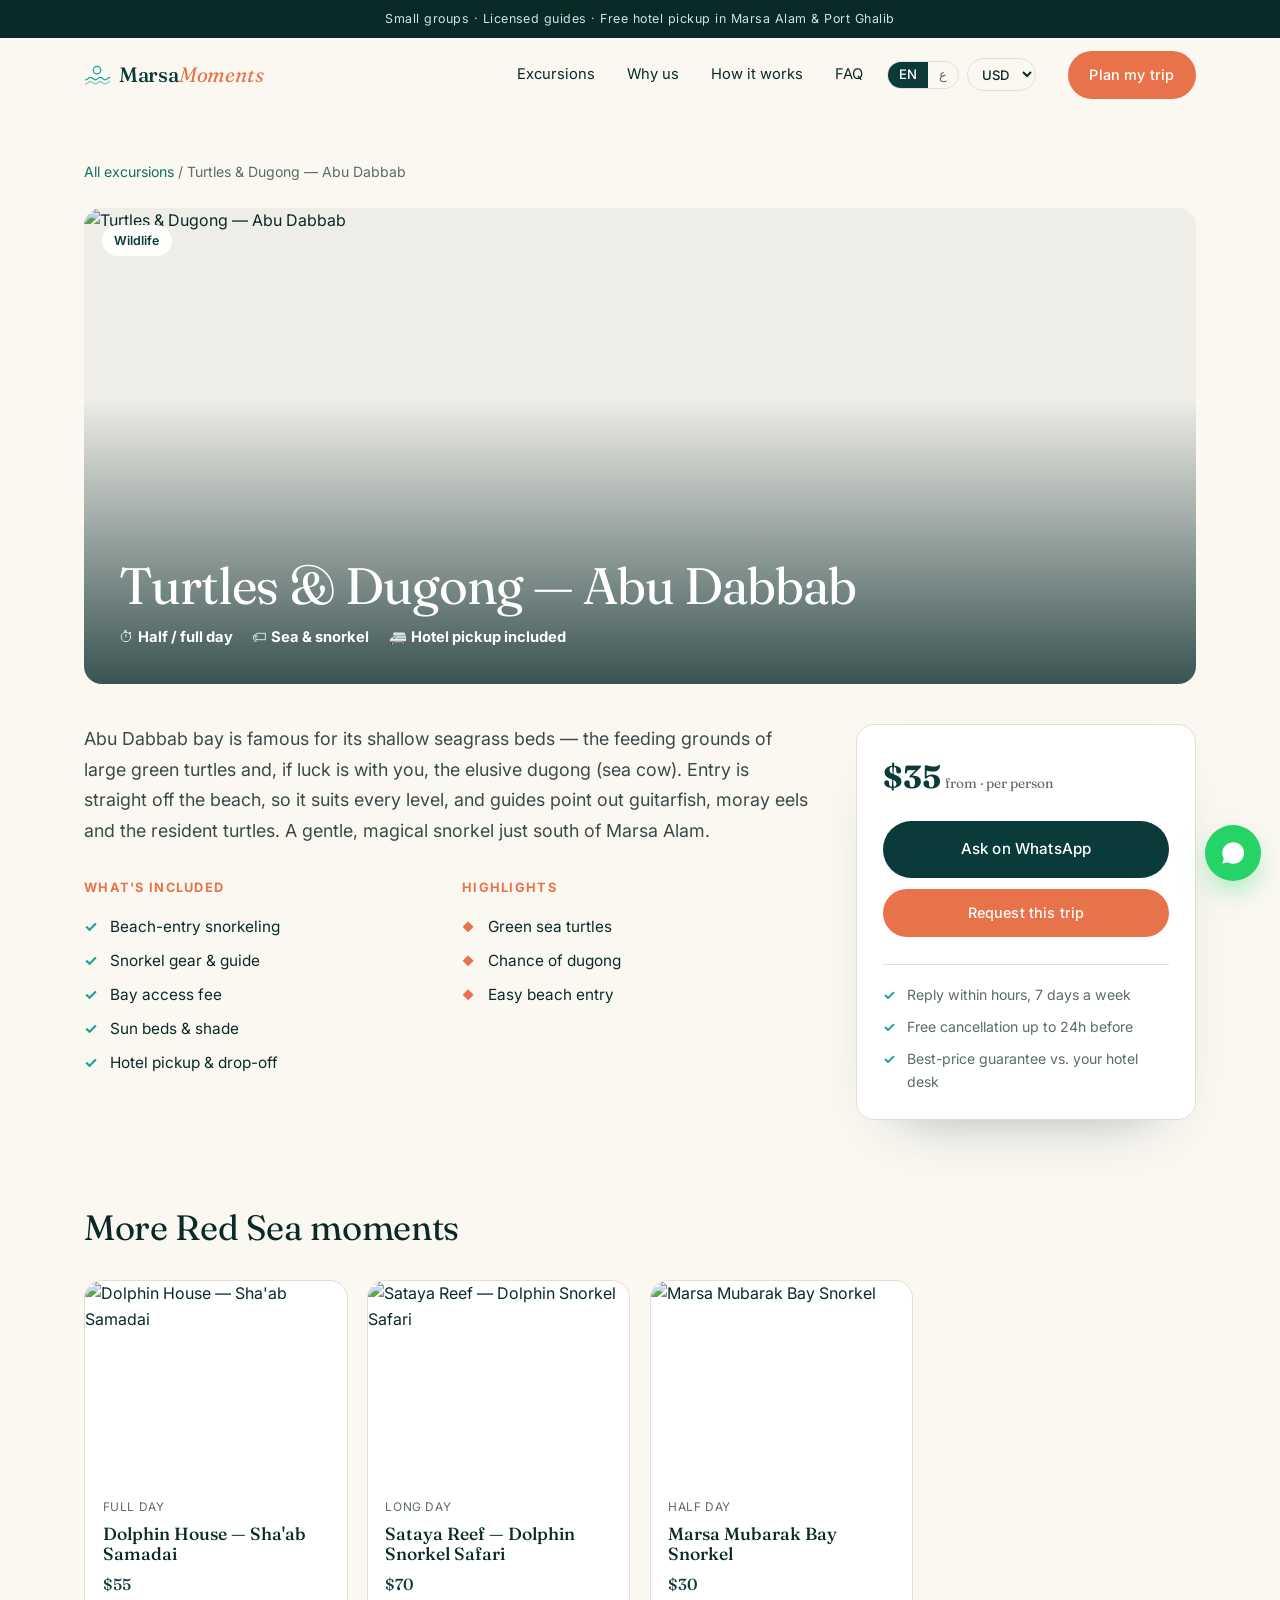
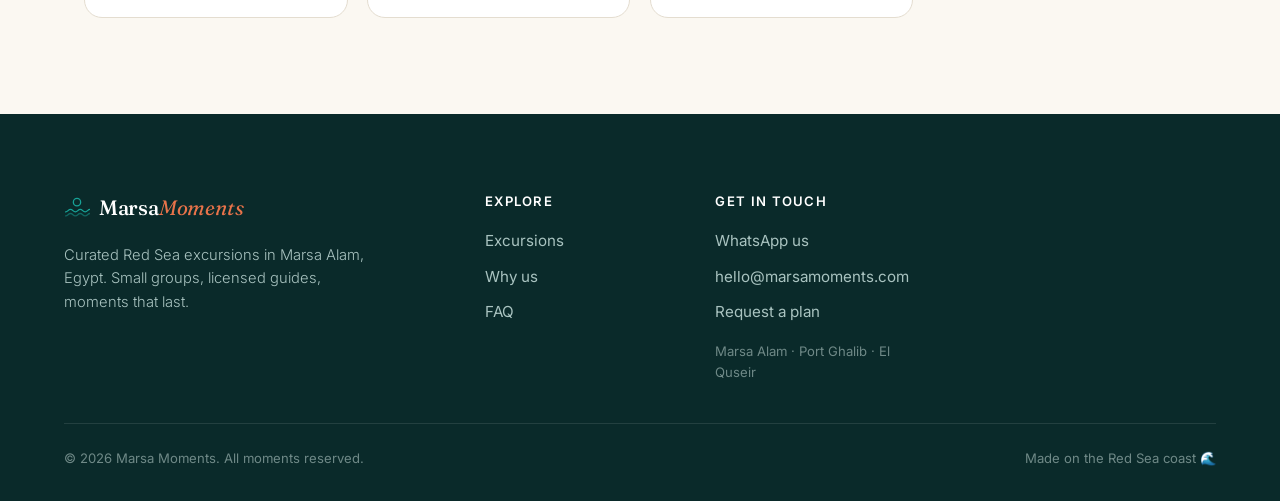
==== tours/abu-dabbab-turtles.html @ 3b434c40 "Add lead backend, EN/AR + currency, SEO tour pages, Pages deploy Major expansion of Marsa Moments ac" ====
<!DOCTYPE html>
<html lang="en" dir="ltr">
<head>
  <meta charset="UTF-8" />
  <meta name="viewport" content="width=device-width, initial-scale=1.0" />
  <title>Turtles &amp; Dugong — Abu Dabbab — Marsa Moments</title>
  <meta name="description" content="Glide over seagrass meadows grazed by green turtles and the rare dugong." />
  <meta name="theme-color" content="#0a3a3a" />
  <link rel="canonical" href="https://seifabas33-pixel.github.io/marsa-moments/tours/abu-dabbab-turtles.html" />
  <link rel="alternate" hreflang="en" href="https://seifabas33-pixel.github.io/marsa-moments/tours/abu-dabbab-turtles.html" />
  <link rel="alternate" hreflang="ar" href="https://seifabas33-pixel.github.io/marsa-moments/tours/abu-dabbab-turtles.html?lang=ar" />
  <link rel="alternate" hreflang="x-default" href="https://seifabas33-pixel.github.io/marsa-moments/tours/abu-dabbab-turtles.html" />
  <meta property="og:type" content="product" />
  <meta property="og:site_name" content="Marsa Moments" />
  <meta property="og:title" content="Turtles &amp; Dugong — Abu Dabbab — Marsa Moments" />
  <meta property="og:description" content="Glide over seagrass meadows grazed by green turtles and the rare dugong." />
  <meta property="og:url" content="https://seifabas33-pixel.github.io/marsa-moments/tours/abu-dabbab-turtles.html" />
  <meta property="og:image" content="https://images.unsplash.com/photo-1437622368342-7a3d73a34c8f?auto=format&fit=crop&w=1000&q=80" />
  <meta name="twitter:card" content="summary_large_image" />
  <link rel="preconnect" href="https://fonts.googleapis.com" />
  <link rel="preconnect" href="https://fonts.gstatic.com" crossorigin />
  <link href="https://fonts.googleapis.com/css2?family=Fraunces:ital,opsz,wght@0,9..144,300;0,9..144,400;0,9..144,500;0,9..144,600;1,9..144,400&family=Inter:wght@300;400;500;600&family=Cairo:wght@300;400;500;600;700&display=swap" rel="stylesheet" />
  <link rel="stylesheet" href="../styles/main.css" />
  <link rel="icon" href="../assets/favicon.svg" type="image/svg+xml" />
  <script type="application/ld+json">
{
  "@context": "https://schema.org",
  "@type": "TouristTrip",
  "name": "Turtles & Dugong — Abu Dabbab",
  "description": "Abu Dabbab bay is famous for its shallow seagrass beds — the feeding grounds of large green turtles and, if luck is with you, the elusive dugong (sea cow). Entry is straight off the beach, so it suits every level, and guides point out guitarfish, moray eels and the resident turtles. A gentle, magical snorkel just south of Marsa Alam.",
  "url": "https://seifabas33-pixel.github.io/marsa-moments/tours/abu-dabbab-turtles.html",
  "image": "https://images.unsplash.com/photo-1437622368342-7a3d73a34c8f?auto=format&fit=crop&w=1000&q=80",
  "touristType": "Leisure",
  "provider": {
    "@type": "TravelAgency",
    "name": "Marsa Moments",
    "url": "https://seifabas33-pixel.github.io/marsa-moments/"
  },
  "itinerary": {
    "@type": "ItemList",
    "itemListElement": [
      {
        "@type": "ListItem",
        "position": 1,
        "name": "Green sea turtles"
      },
      {
        "@type": "ListItem",
        "position": 2,
        "name": "Chance of dugong"
      },
      {
        "@type": "ListItem",
        "position": 3,
        "name": "Easy beach entry"
      }
    ]
  },
  "offers": {
    "@type": "Offer",
    "price": "35",
    "priceCurrency": "USD",
    "availability": "https://schema.org/InStock",
    "url": "https://seifabas33-pixel.github.io/marsa-moments/tours/abu-dabbab-turtles.html"
  }
}
  </script>
</head>
<body data-tour-id="abu-dabbab-turtles">
  <div class="ribbon"><span data-i18n="ribbon">Small groups · Licensed guides · Free hotel pickup in Marsa Alam &amp; Port Ghalib</span></div>
  
  <header class="nav" id="nav">
    <div class="nav__inner">
      <a href="../index.html" class="brand" aria-label="Marsa Moments home">
        <span class="brand__mark" aria-hidden="true"><svg viewBox="0 0 32 32" width="26" height="26" fill="none"><path d="M2 22c3 0 3-3 6-3s3 3 6 3 3-3 6-3 3 3 6 3 3-3 6-3" stroke="currentColor" stroke-width="1.6" stroke-linecap="round"/><path d="M2 27c3 0 3-3 6-3s3 3 6 3 3-3 6-3 3 3 6 3 3-3 6-3" stroke="currentColor" stroke-width="1.6" stroke-linecap="round" opacity="0.5"/><circle cx="16" cy="10" r="4.5" stroke="currentColor" stroke-width="1.6"/></svg></span>
        <span class="brand__text">Marsa<em>Moments</em></span>
      </a>
      <nav class="nav__links" aria-label="Primary">
        <a href="../index.html#excursions" data-i18n="nav.excursions">Excursions</a>
        <a href="../index.html#why" data-i18n="nav.why">Why us</a>
        <a href="../index.html#how" data-i18n="nav.how">How it works</a>
        <a href="../index.html#faq" data-i18n="nav.faq">FAQ</a>
      </nav>
      <div class="switchers" data-switchers></div>
      <a href="../index.html#book" class="btn btn--pill nav__cta" data-i18n="nav.cta">Plan my trip</a>
      <button class="nav__burger" id="burger" aria-label="Menu" aria-expanded="false"><span></span><span></span></button>
    </div>
  </header>
  <div class="mobile-menu" id="mobileMenu">
    <a href="../index.html#excursions" data-i18n="nav.excursions">Excursions</a>
    <a href="../index.html#why" data-i18n="nav.why">Why us</a>
    <a href="../index.html#how" data-i18n="nav.how">How it works</a>
    <a href="../index.html#faq" data-i18n="nav.faq">FAQ</a>
    <div class="switchers switchers--mobile" data-switchers></div>
    <a href="../index.html#book" class="btn btn--pill" data-i18n="nav.cta">Plan my trip</a>
  </div>

  <main class="tour">
    <nav class="tour__crumb" aria-label="Breadcrumb">
      <a href="../index.html" data-i18n="tour.back">All excursions</a> <span aria-hidden="true">/</span> <span data-tour="title">Turtles &amp; Dugong — Abu Dabbab</span>
    </nav>

    <header class="tour__hero">
      <div class="tour__hero-media"><img src="https://images.unsplash.com/photo-1437622368342-7a3d73a34c8f?auto=format&fit=crop&w=1000&q=80" alt="Turtles &amp; Dugong — Abu Dabbab" /><div class="tour__hero-scrim"></div>
        <span class="tour__hero-tag" data-tour="tag">Wildlife</span>
      </div>
      <div class="tour__hero-copy">
        <h1 data-tour="title">Turtles &amp; Dugong — Abu Dabbab</h1>
        <div class="tour__meta">
          <span>⏱ <b data-tour="duration">Half / full day</b></span>
          <span>🏷 <b data-tour="category">Sea &amp; snorkel</b></span>
          <span>🚐 <b data-tour="pickup">Hotel pickup included</b></span>
        </div>
      </div>
    </header>

    <div class="tour__grid">
      <article class="tour__body">
        <p class="tour__long" data-tour="long">Abu Dabbab bay is famous for its shallow seagrass beds — the feeding grounds of large green turtles and, if luck is with you, the elusive dugong (sea cow). Entry is straight off the beach, so it suits every level, and guides point out guitarfish, moray eels and the resident turtles. A gentle, magical snorkel just south of Marsa Alam.</p>
        <div class="tour__cols">
          <div>
            <h2 data-tour="includedLabel">What's included</h2>
            <ul class="tour__list" data-tour="includes"><li>Beach-entry snorkeling</li><li>Snorkel gear &amp; guide</li><li>Bay access fee</li><li>Sun beds &amp; shade</li><li>Hotel pickup &amp; drop-off</li></ul>
          </div>
          <div>
            <h2 data-tour="highlightsLabel">Highlights</h2>
            <ul class="tour__list tour__list--tags" data-tour="highlights"><li>Green sea turtles</li><li>Chance of dugong</li><li>Easy beach entry</li></ul>
          </div>
        </div>
      </article>

      <aside class="tour__card">
        <div class="tour__price"><b data-tour="price">$35</b> <span data-tour="unit">from · per person</span></div>
        <a class="btn btn--solid btn--full" data-tour="wa" href="#" target="_blank" rel="noopener">Ask on WhatsApp</a>
        <a class="btn btn--pill btn--full" href="../index.html#book" data-tour="request">Request this trip</a>
        <ul class="tour__assure">
          <li data-i18n="book.perk1">Reply within hours, 7 days a week</li>
          <li data-i18n="book.perk2">Free cancellation up to 24h before</li>
          <li data-i18n="book.perk3">Best-price guarantee vs. your hotel desk</li>
        </ul>
      </aside>
    </div>

    <section class="tour__related">
      <h2 class="tour__related-title" data-i18n="tour.other">More Red Sea moments</h2>
      <div class="rel-grid">
        <a class="rel-card" href="./dolphin-house.html" data-related-id="dolphin-house">
          <div class="rel-card__media"><img src="https://images.unsplash.com/photo-1607153333879-c174d265f1d2?auto=format&fit=crop&w=1000&q=80" alt="Dolphin House — Sha'ab Samadai" loading="lazy" /></div>
          <div class="rel-card__body">
            <span class="rel-card__dur" data-related-dur>Full day</span>
            <h3 data-related-title>Dolphin House — Sha'ab Samadai</h3>
            <span class="rel-card__price" data-related-price>$55</span>
          </div>
        </a>
        <a class="rel-card" href="./sataya-reef.html" data-related-id="sataya-reef">
          <div class="rel-card__media"><img src="https://images.unsplash.com/photo-1503177119275-0aa32b3a9368?auto=format&fit=crop&w=1000&q=80" alt="Sataya Reef — Dolphin Snorkel Safari" loading="lazy" /></div>
          <div class="rel-card__body">
            <span class="rel-card__dur" data-related-dur>Long day</span>
            <h3 data-related-title>Sataya Reef — Dolphin Snorkel Safari</h3>
            <span class="rel-card__price" data-related-price>$70</span>
          </div>
        </a>
        <a class="rel-card" href="./house-reef-snorkel.html" data-related-id="house-reef-snorkel">
          <div class="rel-card__media"><img src="https://images.unsplash.com/photo-1682687220742-aba13b6e50ba?auto=format&fit=crop&w=1000&q=80" alt="Marsa Mubarak Bay Snorkel" loading="lazy" /></div>
          <div class="rel-card__body">
            <span class="rel-card__dur" data-related-dur>Half day</span>
            <h3 data-related-title>Marsa Mubarak Bay Snorkel</h3>
            <span class="rel-card__price" data-related-price>$30</span>
          </div>
        </a></div>
    </section>
  </main>

  
  <footer class="footer">
    <div class="footer__inner">
      <div class="footer__brand">
        <span class="brand brand--footer"><span class="brand__mark" aria-hidden="true"><svg viewBox="0 0 32 32" width="26" height="26" fill="none"><path d="M2 22c3 0 3-3 6-3s3 3 6 3 3-3 6-3 3 3 6 3 3-3 6-3" stroke="currentColor" stroke-width="1.6" stroke-linecap="round"/><path d="M2 27c3 0 3-3 6-3s3 3 6 3 3-3 6-3 3 3 6 3 3-3 6-3" stroke="currentColor" stroke-width="1.6" stroke-linecap="round" opacity="0.5"/><circle cx="16" cy="10" r="4.5" stroke="currentColor" stroke-width="1.6"/></svg></span><span class="brand__text">Marsa<em>Moments</em></span></span>
        <p data-i18n="footer.tagline">Curated Red Sea excursions in Marsa Alam, Egypt.</p>
      </div>
      <div class="footer__col">
        <h4 data-i18n="footer.explore">Explore</h4>
        <a href="../index.html#excursions" data-i18n="nav.excursions">Excursions</a>
        <a href="../index.html#why" data-i18n="nav.why">Why us</a>
        <a href="../index.html#faq" data-i18n="nav.faq">FAQ</a>
      </div>
      <div class="footer__col">
        <h4 data-i18n="footer.contact">Get in touch</h4>
        <a id="footerWhatsapp" href="#" target="_blank" rel="noopener" data-i18n="footer.wa">WhatsApp us</a>
        <a href="mailto:hello@marsamoments.com">hello@marsamoments.com</a>
        <a href="../index.html#book" data-i18n="footer.request">Request a plan</a>
        <span class="footer__meta" data-i18n="footer.area">Marsa Alam · Port Ghalib · El Quseir</span>
      </div>
    </div>
    <div class="footer__bar">
      <span>© <span id="year"></span> Marsa Moments. <span data-i18n="footer.rights">All moments reserved.</span></span>
      <span data-i18n="footer.made">Made on the Red Sea coast 🌊</span>
    </div>
  </footer>
  <a class="fab" id="fabWhatsapp" href="#" target="_blank" rel="noopener" aria-label="WhatsApp"><svg viewBox="0 0 24 24" width="26" height="26" fill="currentColor" aria-hidden="true"><path d="M17.5 14.4c-.3-.2-1.7-.9-2-1-.3-.1-.5-.2-.7.1-.2.3-.8 1-.9 1.1-.2.2-.3.2-.6.1-.3-.2-1.2-.5-2.3-1.4-.9-.8-1.4-1.7-1.6-2-.2-.3 0-.5.1-.6.1-.1.3-.3.4-.5.1-.2.2-.3.3-.5.1-.2 0-.4 0-.5 0-.1-.7-1.6-.9-2.2-.2-.6-.5-.5-.7-.5h-.6c-.2 0-.5.1-.8.4-.3.3-1 1-1 2.5s1.1 2.9 1.2 3.1c.2.2 2.1 3.3 5.2 4.6.7.3 1.3.5 1.7.6.7.2 1.4.2 1.9.1.6-.1 1.7-.7 2-1.4.2-.7.2-1.2.2-1.4-.1-.1-.3-.2-.6-.3zM12 2a10 10 0 0 0-8.6 15l-1.3 4.8L7 20.5A10 10 0 1 0 12 2z"/></svg></a>

  <script src="../scripts/data.js"></script>
  <script src="../scripts/i18n.js"></script>
  <script src="../scripts/tour.js"></script>
</body>
</html>
---- styles/main.css ----
/* ============================================================
   Marsa Moments — design system
   Minimalist editorial · Red Sea palette
   ============================================================ */

:root {
  /* palette */
  --ink:      #0a2a2a;   /* near-black teal */
  --deep:     #0a3a3a;   /* deep sea */
  --sea:      #10716b;   /* teal */
  --lagoon:   #17a297;   /* turquoise */
  --coral:    #e8734a;   /* warm accent */
  --sand:     #f5efe4;   /* warm paper */
  --paper:    #fbf8f2;
  --cloud:    #ffffff;
  --line:     #e4ddd0;
  --muted:    #5c6b6a;

  /* type */
  --serif: "Fraunces", Georgia, "Times New Roman", serif;
  --sans:  "Inter", -apple-system, BlinkMacSystemFont, "Segoe UI", sans-serif;

  /* rhythm */
  --pad: clamp(1.25rem, 5vw, 6rem);
  --maxw: 1240px;
  --radius: 18px;

  --ease: cubic-bezier(.22, 1, .36, 1);
}

* { box-sizing: border-box; margin: 0; padding: 0; }

html { scroll-behavior: smooth; -webkit-text-size-adjust: 100%; }

body {
  font-family: var(--sans);
  color: var(--ink);
  background: var(--paper);
  line-height: 1.6;
  font-weight: 400;
  overflow-x: hidden;
  -webkit-font-smoothing: antialiased;
}

img { display: block; max-width: 100%; height: auto; }
a { color: inherit; text-decoration: none; }
em { font-style: italic; }

::selection { background: var(--lagoon); color: #fff; }

/* ---------- Buttons ---------- */
.btn {
  --btn-bg: var(--deep);
  --btn-fg: #fff;
  display: inline-flex;
  align-items: center;
  justify-content: center;
  gap: .5rem;
  padding: .95rem 1.6rem;
  font-family: var(--sans);
  font-weight: 500;
  font-size: .95rem;
  letter-spacing: .01em;
  border: 1px solid transparent;
  border-radius: 100px;
  cursor: pointer;
  transition: transform .3s var(--ease), background .3s var(--ease), color .3s var(--ease), box-shadow .3s var(--ease);
  white-space: nowrap;
}
.btn--solid { background: var(--deep); color: #fff; }
.btn--solid:hover { background: var(--sea); transform: translateY(-2px); box-shadow: 0 12px 30px -12px rgba(10,58,58,.6); }
.btn--ghost { background: transparent; color: #fff; border-color: rgba(255,255,255,.5); }
.btn--ghost:hover { background: rgba(255,255,255,.12); border-color: #fff; transform: translateY(-2px); }
.btn--pill { background: var(--coral); color: #fff; padding: .7rem 1.3rem; font-size: .9rem; }
.btn--pill:hover { background: #d9633c; transform: translateY(-2px); box-shadow: 0 10px 24px -10px rgba(232,115,74,.7); }
.btn--full { width: 100%; }
.btn--lg { padding: 1.1rem 2.2rem; font-size: 1.05rem; }

/* ---------- Ribbon ---------- */
.ribbon {
  background: var(--ink);
  color: #cfe3e0;
  text-align: center;
  font-size: .78rem;
  letter-spacing: .04em;
  padding: .55rem 1rem;
  position: relative;
  z-index: 60;
}

/* ---------- Nav ---------- */
.nav {
  position: sticky;
  top: 0;
  z-index: 50;
  background: rgba(251,248,242,.82);
  backdrop-filter: saturate(160%) blur(14px);
  border-bottom: 1px solid transparent;
  transition: border-color .4s var(--ease), background .4s var(--ease);
}
.nav.is-scrolled { border-color: var(--line); background: rgba(251,248,242,.94); }
.nav__inner {
  max-width: var(--maxw);
  margin: 0 auto;
  padding: .85rem var(--pad);
  display: flex;
  align-items: center;
  gap: 1.5rem;
}
.brand { display: inline-flex; align-items: center; gap: .55rem; color: var(--deep); }
.brand__mark { color: var(--lagoon); display: inline-flex; }
.brand__text { font-family: var(--serif); font-weight: 500; font-size: 1.3rem; letter-spacing: -.01em; }
.brand__text em { color: var(--coral); font-weight: 400; }

.nav__links { margin-left: auto; display: flex; gap: 2rem; }
.nav__links a { font-size: .92rem; color: var(--ink); position: relative; padding: .2rem 0; }
.nav__links a::after {
  content: ""; position: absolute; left: 0; bottom: -2px; height: 1.5px; width: 0;
  background: var(--coral); transition: width .3s var(--ease);
}
.nav__links a:hover::after { width: 100%; }
.nav__cta { margin-left: .5rem; }

.nav__burger { display: none; background: none; border: 0; cursor: pointer; width: 30px; height: 30px; flex-direction: column; justify-content: center; gap: 6px; margin-left: auto; }
.nav__burger span { display: block; height: 2px; width: 24px; background: var(--deep); transition: transform .3s var(--ease), opacity .3s var(--ease); }
.nav__burger.is-open span:nth-child(1) { transform: translateY(4px) rotate(45deg); }
.nav__burger.is-open span:nth-child(2) { transform: translateY(-4px) rotate(-45deg); }

.mobile-menu {
  position: fixed; inset: 0 0 auto 0; top: 0; z-index: 45;
  background: var(--paper);
  padding: 6rem var(--pad) 2rem;
  display: flex; flex-direction: column; gap: 1.4rem;
  transform: translateY(-100%);
  transition: transform .45s var(--ease);
  box-shadow: 0 20px 40px -20px rgba(0,0,0,.25);
}
.mobile-menu.is-open { transform: translateY(0); }
.mobile-menu a { font-family: var(--serif); font-size: 1.5rem; color: var(--deep); }
.mobile-menu .btn { font-family: var(--sans); font-size: 1rem; margin-top: .5rem; }

/* ---------- Hero ---------- */
.hero {
  position: relative;
  min-height: 92vh;
  display: flex;
  align-items: flex-end;
  color: #fff;
  padding: 0 var(--pad) clamp(3rem, 7vw, 6rem);
  overflow: hidden;
}
.hero__media { position: absolute; inset: 0; z-index: -1; }
.hero__media img { width: 100%; height: 100%; object-fit: cover; animation: slowZoom 18s var(--ease) forwards; }
@keyframes slowZoom { from { transform: scale(1.08); } to { transform: scale(1); } }
.hero__scrim {
  position: absolute; inset: 0;
  background:
    linear-gradient(180deg, rgba(10,42,42,.25) 0%, rgba(10,42,42,.15) 40%, rgba(10,42,42,.85) 100%),
    linear-gradient(90deg, rgba(10,42,42,.5), transparent 60%);
}
.hero__content { max-width: 760px; }
.hero__eyebrow { font-size: .82rem; letter-spacing: .28em; text-transform: uppercase; color: #d9ede9; margin-bottom: 1.2rem; }
.hero__title {
  font-family: var(--serif);
  font-weight: 300;
  font-size: clamp(2.8rem, 8.5vw, 6rem);
  line-height: .98;
  letter-spacing: -.02em;
  margin-bottom: 1.5rem;
}
.hero__title em { color: #ffe; font-weight: 400; }
.hero__lede { font-size: clamp(1rem, 1.6vw, 1.2rem); max-width: 560px; color: #eaf3f1; margin-bottom: 2rem; font-weight: 300; }
.hero__actions { display: flex; flex-wrap: wrap; gap: .9rem; margin-bottom: 2.6rem; }
.hero__stats { list-style: none; display: flex; gap: 2.5rem; flex-wrap: wrap; }
.hero__stats li { display: flex; flex-direction: column; }
.hero__stats strong { font-family: var(--serif); font-size: 1.8rem; font-weight: 500; }
.hero__stats span { font-size: .78rem; letter-spacing: .08em; text-transform: uppercase; color: #c8dedb; }
.hero__scroll {
  position: absolute; left: 50%; bottom: 1.6rem; transform: translateX(-50%);
  width: 26px; height: 42px; border: 1.5px solid rgba(255,255,255,.5); border-radius: 20px;
  display: none;
}
.hero__scroll span { position: absolute; left: 50%; top: 8px; width: 3px; height: 8px; background: #fff; border-radius: 3px; transform: translateX(-50%); animation: scrollDot 1.8s infinite; }
@keyframes scrollDot { 0% { opacity: 0; transform: translate(-50%, 0); } 30% { opacity: 1; } 60% { opacity: 0; transform: translate(-50%, 14px); } 100% { opacity: 0; } }
@media (min-width: 780px) { .hero__scroll { display: block; } }

/* ---------- Section heads ---------- */
.section-head { max-width: 720px; margin-bottom: clamp(2rem, 4vw, 3.5rem); }
.section-head__kicker { font-size: .78rem; letter-spacing: .22em; text-transform: uppercase; color: var(--coral); margin-bottom: 1rem; }
.section-head__title { font-family: var(--serif); font-weight: 300; font-size: clamp(2rem, 4.5vw, 3.2rem); line-height: 1.05; letter-spacing: -.02em; }
.section-head__sub { margin-top: 1rem; color: var(--muted); font-size: 1.05rem; max-width: 540px; }
.section-head--light .section-head__title,
.section-head--light .section-head__kicker { color: inherit; }
.section-head--light .section-head__kicker { color: var(--lagoon); }

/* ---------- Intro strip ---------- */
.intro { padding: clamp(4rem, 10vw, 8rem) var(--pad); max-width: var(--maxw); margin: 0 auto; }
.intro__kicker { font-size: .78rem; letter-spacing: .22em; text-transform: uppercase; color: var(--coral); margin-bottom: 1.5rem; }
.intro__text {
  font-family: var(--serif);
  font-weight: 300;
  font-size: clamp(1.6rem, 3.8vw, 2.9rem);
  line-height: 1.25;
  letter-spacing: -.01em;
  max-width: 24ch;
}
.intro__text span { color: var(--muted); }

/* ---------- Collection ---------- */
.collection { padding: clamp(3rem, 6vw, 5rem) var(--pad) clamp(4rem, 8vw, 7rem); max-width: var(--maxw); margin: 0 auto; }

.filters { display: flex; flex-wrap: wrap; gap: .6rem; margin-bottom: 2.5rem; }
.chip {
  font-family: var(--sans);
  font-size: .88rem;
  padding: .55rem 1.1rem;
  border: 1px solid var(--line);
  background: transparent;
  border-radius: 100px;
  cursor: pointer;
  color: var(--muted);
  transition: all .25s var(--ease);
}
.chip:hover { border-color: var(--sea); color: var(--sea); }
.chip.is-active { background: var(--deep); color: #fff; border-color: var(--deep); }

.grid { display: grid; grid-template-columns: repeat(auto-fill, minmax(300px, 1fr)); gap: clamp(1.2rem, 2vw, 1.8rem); }

.card {
  position: relative;
  border-radius: var(--radius);
  overflow: hidden;
  background: var(--cloud);
  border: 1px solid var(--line);
  cursor: pointer;
  transition: transform .4s var(--ease), box-shadow .4s var(--ease), border-color .4s var(--ease);
  display: flex;
  flex-direction: column;
}
.card:hover { transform: translateY(-6px); box-shadow: 0 24px 50px -24px rgba(10,42,42,.4); border-color: transparent; }
.card__media { position: relative; aspect-ratio: 4/3; overflow: hidden; }
.card__media img { width: 100%; height: 100%; object-fit: cover; transition: transform .7s var(--ease); }
.card:hover .card__media img { transform: scale(1.06); }
.card__tag {
  position: absolute; top: .85rem; left: .85rem;
  background: rgba(255,255,255,.92); color: var(--deep);
  font-size: .72rem; font-weight: 600; letter-spacing: .04em;
  padding: .3rem .7rem; border-radius: 100px;
}
.card__body { padding: 1.2rem 1.3rem 1.4rem; display: flex; flex-direction: column; flex: 1; }
.card__meta { display: flex; align-items: center; gap: .5rem; font-size: .78rem; color: var(--muted); letter-spacing: .04em; text-transform: uppercase; margin-bottom: .5rem; }
.card__dot { width: 4px; height: 4px; border-radius: 50%; background: var(--coral); }
.card__title { font-family: var(--serif); font-weight: 500; font-size: 1.25rem; line-height: 1.15; margin-bottom: .5rem; letter-spacing: -.01em; }
.card__short { font-size: .92rem; color: var(--muted); margin-bottom: 1.1rem; flex: 1; }
.card__foot { display: flex; align-items: center; justify-content: space-between; padding-top: 1rem; border-top: 1px solid var(--line); }
.card__price { font-family: var(--serif); }
.card__price b { font-size: 1.3rem; font-weight: 500; color: var(--deep); }
.card__price span { font-size: .78rem; color: var(--muted); display: block; }
.card__cta { font-size: .85rem; font-weight: 500; color: var(--coral); display: inline-flex; align-items: center; gap: .3rem; transition: gap .25s var(--ease); }
.card:hover .card__cta { gap: .55rem; }
.grid__empty { grid-column: 1/-1; text-align: center; color: var(--muted); padding: 3rem 0; }

/* ---------- Why ---------- */
.why { background: var(--deep); color: #eaf3f1; padding: clamp(4rem, 9vw, 7rem) var(--pad); }
.why .section-head { margin-left: auto; margin-right: auto; text-align: center; max-width: var(--maxw); }
.why .section-head__title { color: #fff; }
.why__grid { max-width: var(--maxw); margin: 0 auto; display: grid; grid-template-columns: repeat(auto-fit, minmax(260px, 1fr)); gap: clamp(1.5rem, 3vw, 3rem); }
.why__item { border-top: 1px solid rgba(255,255,255,.16); padding-top: 1.4rem; }
.why__num { color: var(--lagoon); font-size: 1.3rem; }
.why__item h3 { font-family: var(--serif); font-weight: 500; font-size: 1.3rem; margin: .7rem 0 .6rem; color: #fff; }
.why__item p { font-size: .95rem; color: #b9d2cf; font-weight: 300; }

/* ---------- How ---------- */
.how { padding: clamp(4rem, 9vw, 7rem) var(--pad); max-width: var(--maxw); margin: 0 auto; }
.steps { list-style: none; display: grid; grid-template-columns: repeat(auto-fit, minmax(240px, 1fr)); gap: clamp(1.5rem, 4vw, 3.5rem); }
.step { position: relative; }
.step__no { font-family: var(--serif); font-size: 3.5rem; font-weight: 300; color: var(--lagoon); opacity: .35; line-height: 1; }
.step h3 { font-family: var(--serif); font-weight: 500; font-size: 1.4rem; margin: .6rem 0 .6rem; }
.step p { color: var(--muted); }

/* ---------- Stories ---------- */
.stories { background: var(--sand); padding: clamp(4rem, 9vw, 7rem) 0; overflow: hidden; }
.stories .section-head { padding: 0 var(--pad); max-width: var(--maxw); margin-left: auto; margin-right: auto; }
.stories__track {
  display: flex; gap: 1.5rem; padding: 0 var(--pad);
  overflow-x: auto; scroll-snap-type: x mandatory;
  scrollbar-width: none; -ms-overflow-style: none;
}
.stories__track::-webkit-scrollbar { display: none; }
.quote {
  scroll-snap-align: start;
  flex: 0 0 min(88vw, 420px);
  background: var(--cloud);
  border: 1px solid var(--line);
  border-radius: var(--radius);
  padding: 2rem;
  display: flex; flex-direction: column; justify-content: space-between; gap: 1.5rem;
}
.quote blockquote { font-family: var(--serif); font-weight: 300; font-size: 1.25rem; line-height: 1.4; letter-spacing: -.01em; }
.quote figcaption strong { display: block; font-weight: 600; }
.quote figcaption span { font-size: .85rem; color: var(--muted); }

/* ---------- Booking ---------- */
.book { padding: clamp(4rem, 9vw, 7rem) var(--pad); max-width: var(--maxw); margin: 0 auto; }
.book__inner { display: grid; grid-template-columns: 1fr 1fr; gap: clamp(2rem, 5vw, 5rem); align-items: start; }
.book__title { font-family: var(--serif); font-weight: 300; font-size: clamp(2rem, 4vw, 3rem); line-height: 1.05; letter-spacing: -.02em; margin: 1rem 0 1.2rem; }
.book__lede { color: var(--muted); font-size: 1.05rem; margin-bottom: 1.6rem; max-width: 46ch; }
.book__perks { list-style: none; display: flex; flex-direction: column; gap: .7rem; margin-bottom: 2rem; }
.book__perks li { position: relative; padding-left: 1.7rem; font-size: .98rem; }
.book__perks li::before { content: "✓"; position: absolute; left: 0; color: var(--lagoon); font-weight: 700; }
.whatsapp-link { display: inline-flex; align-items: center; gap: .6rem; color: #128c7e; font-weight: 500; }
.whatsapp-link:hover { color: #0d6b60; }

.book__form { background: var(--cloud); border: 1px solid var(--line); border-radius: var(--radius); padding: clamp(1.5rem, 3vw, 2.4rem); box-shadow: 0 30px 60px -40px rgba(10,42,42,.5); position: relative; }
.field { display: flex; flex-direction: column; margin-bottom: 1.1rem; }
.field-row { display: grid; grid-template-columns: 1fr 1fr; gap: 1rem; }
.field label { font-size: .82rem; font-weight: 500; letter-spacing: .02em; margin-bottom: .4rem; color: var(--ink); }
.field label .opt { color: var(--muted); font-weight: 400; }
.field input, .field select, .field textarea {
  font-family: var(--sans); font-size: .95rem; color: var(--ink);
  padding: .8rem .9rem; border: 1px solid var(--line); border-radius: 12px;
  background: var(--paper); transition: border-color .25s var(--ease), box-shadow .25s var(--ease);
  width: 100%;
}
.field textarea { resize: vertical; }
.field input:focus, .field select:focus, .field textarea:focus {
  outline: none; border-color: var(--lagoon); box-shadow: 0 0 0 3px rgba(23,162,151,.15);
}
.field input.is-invalid, .field select.is-invalid { border-color: var(--coral); }
.error { color: var(--coral); font-size: .78rem; margin-top: .35rem; min-height: 1em; }
.book__fineprint { text-align: center; font-size: .8rem; color: var(--muted); margin-top: 1rem; }

.form-success {
  position: absolute; inset: 0;
  background: var(--cloud); border-radius: var(--radius);
  display: flex; flex-direction: column; align-items: center; justify-content: center;
  text-align: center; padding: 2rem; gap: 1rem;
  animation: fadeUp .5s var(--ease);
}
.form-success__mark { width: 62px; height: 62px; border-radius: 50%; background: var(--lagoon); color: #fff; display: grid; place-items: center; font-size: 1.8rem; }
.form-success h3 { font-family: var(--serif); font-weight: 500; font-size: 1.6rem; }
.form-success p { color: var(--muted); max-width: 34ch; }
@keyframes fadeUp { from { opacity: 0; transform: translateY(12px); } to { opacity: 1; transform: none; } }

/* ---------- FAQ ---------- */
.faq { padding: clamp(4rem, 9vw, 7rem) var(--pad); max-width: 880px; margin: 0 auto; }
.faq__item { border-bottom: 1px solid var(--line); }
.faq__item summary {
  list-style: none; cursor: pointer; padding: 1.4rem 0;
  font-family: var(--serif); font-size: 1.2rem; font-weight: 500;
  display: flex; justify-content: space-between; align-items: center; gap: 1rem;
}
.faq__item summary::-webkit-details-marker { display: none; }
.faq__item summary::after { content: "+"; font-family: var(--sans); font-weight: 300; font-size: 1.5rem; color: var(--coral); transition: transform .3s var(--ease); }
.faq__item[open] summary::after { transform: rotate(45deg); }
.faq__item p { padding-bottom: 1.4rem; color: var(--muted); max-width: 68ch; }

/* ---------- Final CTA ---------- */
.cta-final { position: relative; padding: clamp(5rem, 12vw, 9rem) var(--pad); text-align: center; color: #fff; overflow: hidden; }
.cta-final__media { position: absolute; inset: 0; z-index: -1; }
.cta-final__media img { width: 100%; height: 100%; object-fit: cover; }
.cta-final__scrim { position: absolute; inset: 0; background: linear-gradient(180deg, rgba(10,58,58,.7), rgba(10,42,42,.85)); }
.cta-final__content { position: relative; max-width: 640px; margin: 0 auto; }
.cta-final h2 { font-family: var(--serif); font-weight: 300; font-size: clamp(2.2rem, 5vw, 3.6rem); line-height: 1.05; letter-spacing: -.02em; margin-bottom: 1rem; }
.cta-final p { font-size: 1.15rem; color: #e3f0ee; margin-bottom: 2rem; font-weight: 300; }

/* ---------- Footer ---------- */
.footer { background: var(--ink); color: #a9c3c0; padding: clamp(3rem, 6vw, 5rem) var(--pad) 2rem; }
.footer__inner { max-width: var(--maxw); margin: 0 auto; display: grid; grid-template-columns: 2fr 1fr 1fr 1.4fr; gap: 2.5rem; }
.brand--footer .brand__text { color: #fff; }
.footer__brand p { margin-top: 1rem; font-size: .92rem; max-width: 34ch; font-weight: 300; }
.footer__col h4 { color: #fff; font-size: .82rem; letter-spacing: .1em; text-transform: uppercase; margin-bottom: 1.1rem; font-weight: 600; }
.footer__col a { display: block; font-size: .95rem; margin-bottom: .7rem; transition: color .25s var(--ease); }
.footer__col a:hover { color: var(--lagoon); }
.footer__meta { display: block; margin-top: 1rem; font-size: .82rem; color: #6f8987; }
.footer__bar { max-width: var(--maxw); margin: 2.5rem auto 0; padding-top: 1.5rem; border-top: 1px solid rgba(255,255,255,.1); display: flex; justify-content: space-between; flex-wrap: wrap; gap: 1rem; font-size: .82rem; color: #6f8987; }

/* ---------- Floating WhatsApp ---------- */
.fab {
  position: fixed; right: 1.2rem; bottom: 1.2rem; z-index: 40;
  width: 56px; height: 56px; border-radius: 50%;
  background: #25d366; color: #fff;
  display: grid; place-items: center;
  box-shadow: 0 12px 30px -8px rgba(37,211,102,.6);
  transition: transform .3s var(--ease);
  animation: fabIn .5s var(--ease) .8s both;
}
.fab:hover { transform: scale(1.08); }
@keyframes fabIn { from { transform: scale(0); } to { transform: scale(1); } }

/* ---------- Modal ---------- */
.modal { position: fixed; inset: 0; z-index: 70; display: grid; place-items: center; padding: 1.2rem; }
.modal[hidden] { display: none; }
.modal__backdrop { position: absolute; inset: 0; background: rgba(10,42,42,.55); backdrop-filter: blur(4px); animation: fade .3s var(--ease); }
@keyframes fade { from { opacity: 0; } to { opacity: 1; } }
.modal__panel {
  position: relative; background: var(--cloud); border-radius: var(--radius);
  max-width: 720px; width: 100%; max-height: 90vh; overflow: hidden;
  box-shadow: 0 40px 90px -30px rgba(0,0,0,.5);
  animation: fadeUp .35s var(--ease);
}
.modal__close {
  position: absolute; top: .8rem; right: .8rem; z-index: 3;
  width: 38px; height: 38px; border-radius: 50%; border: 0;
  background: rgba(255,255,255,.9); color: var(--deep); font-size: 1.4rem; cursor: pointer;
  display: grid; place-items: center; transition: background .25s var(--ease);
}
.modal__close:hover { background: #fff; }
.modal__body { overflow-y: auto; max-height: 90vh; }
.modal__hero { position: relative; aspect-ratio: 16/9; }
.modal__hero img { width: 100%; height: 100%; object-fit: cover; }
.modal__hero-tag { position: absolute; left: 1.2rem; bottom: 1.2rem; background: rgba(255,255,255,.92); color: var(--deep); padding: .35rem .8rem; border-radius: 100px; font-size: .78rem; font-weight: 600; }
.modal__content { padding: 1.6rem clamp(1.4rem, 3vw, 2.2rem) 2rem; }
.modal__title { font-family: var(--serif); font-weight: 500; font-size: clamp(1.6rem, 3vw, 2.1rem); line-height: 1.1; margin-bottom: .6rem; }
.modal__meta { display: flex; gap: 1.2rem; flex-wrap: wrap; color: var(--muted); font-size: .88rem; margin-bottom: 1.2rem; }
.modal__meta b { color: var(--deep); }
.modal__long { color: #3a4a49; margin-bottom: 1.6rem; }
.modal__cols { display: grid; grid-template-columns: 1fr 1fr; gap: 1.5rem; margin-bottom: 1.8rem; }
.modal__cols h4 { font-size: .8rem; letter-spacing: .08em; text-transform: uppercase; color: var(--coral); margin-bottom: .8rem; }
.modal__list { list-style: none; display: flex; flex-direction: column; gap: .55rem; }
.modal__list li { position: relative; padding-left: 1.5rem; font-size: .92rem; }
.modal__list li::before { content: "✓"; position: absolute; left: 0; color: var(--lagoon); font-weight: 700; }
.modal__list--tags li::before { content: "◆"; color: var(--coral); font-size: .7rem; top: .15rem; }
.modal__actions { display: flex; flex-wrap: wrap; gap: .8rem; align-items: center; padding-top: 1.4rem; border-top: 1px solid var(--line); }
.modal__price { font-family: var(--serif); margin-right: auto; }
.modal__price b { font-size: 1.6rem; color: var(--deep); }
.modal__price span { font-size: .82rem; color: var(--muted); }

/* ---------- Reveal on scroll ---------- */
.reveal { opacity: 0; transform: translateY(24px); transition: opacity .7s var(--ease), transform .7s var(--ease); }
.reveal.is-in { opacity: 1; transform: none; }

/* ---------- Responsive ---------- */
@media (max-width: 900px) {
  .book__inner { grid-template-columns: 1fr; }
  .footer__inner { grid-template-columns: 1fr 1fr; }
}
@media (max-width: 780px) {
  .nav__links, .nav__cta { display: none; }
  .nav__burger { display: flex; }
  .modal__cols { grid-template-columns: 1fr; }
}
@media (max-width: 560px) {
  .field-row { grid-template-columns: 1fr; }
  .footer__inner { grid-template-columns: 1fr; }
  .hero__stats { gap: 1.5rem; }
  .footer__bar { flex-direction: column; }
}

/* reduced motion */
@media (prefers-reduced-motion: reduce) {
  * { animation-duration: .001ms !important; transition-duration: .001ms !important; scroll-behavior: auto !important; }
  .hero__media img { animation: none; }
}

/* ============================================================
   Language & currency switchers
   ============================================================ */
.switchers { display: flex; align-items: center; gap: .5rem; }
.lang-switch { display: inline-flex; border: 1px solid var(--line); border-radius: 100px; overflow: hidden; }
.lang-switch button {
  font-family: var(--sans); font-size: .82rem; font-weight: 500;
  padding: .4rem .7rem; border: 0; background: transparent; color: var(--muted); cursor: pointer;
  transition: background .25s var(--ease), color .25s var(--ease); line-height: 1;
}
.lang-switch button.is-active { background: var(--deep); color: #fff; }
.cur-switch select {
  font-family: var(--sans); font-size: .82rem; font-weight: 500; color: var(--ink);
  padding: .4rem .6rem; border: 1px solid var(--line); border-radius: 100px; background: transparent; cursor: pointer;
}
.cur-switch select:focus { outline: none; border-color: var(--lagoon); }
.switchers--mobile { margin: .5rem 0; }
.switchers--mobile .lang-switch button { font-size: 1rem; padding: .5rem 1rem; }
.switchers--mobile .cur-switch select { font-size: 1rem; padding: .5rem 1rem; }

.btn--dark { color: var(--deep); border-color: var(--line); }
.btn--dark:hover { background: var(--sand); border-color: var(--sea); transform: translateY(-2px); }

/* ============================================================
   RTL (Arabic)
   ============================================================ */
html[lang="ar"] { --serif: "Cairo", "Segoe UI", Tahoma, sans-serif; --sans: "Cairo", "Segoe UI", Tahoma, sans-serif; }
html[lang="ar"] .hero__title,
html[lang="ar"] .section-head__title,
html[lang="ar"] .intro__text,
html[lang="ar"] .book__title,
html[lang="ar"] .modal__title,
html[lang="ar"] .card__title,
html[lang="ar"] .quote blockquote { font-weight: 500; letter-spacing: 0; }

[dir="rtl"] .hero__scrim { background:
  linear-gradient(180deg, rgba(10,42,42,.25) 0%, rgba(10,42,42,.15) 40%, rgba(10,42,42,.85) 100%),
  linear-gradient(270deg, rgba(10,42,42,.5), transparent 60%); }
[dir="rtl"] .card__tag { left: auto; right: .85rem; }
[dir="rtl"] .modal__hero-tag { left: auto; right: 1.2rem; }
[dir="rtl"] .modal__close { right: auto; left: .8rem; }
[dir="rtl"] .fab { right: auto; left: 1.2rem; }
[dir="rtl"] .book__perks li,
[dir="rtl"] .modal__list li { padding-left: 0; padding-right: 1.7rem; }
[dir="rtl"] .book__perks li::before { left: auto; right: 0; }
[dir="rtl"] .modal__list li::before { left: auto; right: 0; }
[dir="rtl"] .nav__links a::after { left: auto; right: 0; }
[dir="rtl"] .card__cta,
[dir="rtl"] .cta-final__content .btn,
[dir="rtl"] .hero__scroll { /* arrows read naturally; leave text flow to dir */ }
[dir="rtl"] .stories__track { direction: rtl; }
[dir="rtl"] .faq__item summary { text-align: right; }

/* ============================================================
   Individual tour pages
   ============================================================ */
.tour { max-width: var(--maxw); margin: 0 auto; padding: clamp(1.5rem, 4vw, 3rem) var(--pad) clamp(4rem, 8vw, 6rem); }
.tour__crumb { font-size: .88rem; color: var(--muted); margin-bottom: 1.5rem; }
.tour__crumb a { color: var(--sea); }
.tour__crumb a:hover { color: var(--coral); }

.tour__hero { border-radius: var(--radius); overflow: hidden; margin-bottom: clamp(1.5rem, 4vw, 2.5rem); position: relative; }
.tour__hero-media { position: relative; aspect-ratio: 21/9; }
.tour__hero-media img { width: 100%; height: 100%; object-fit: cover; }
.tour__hero-scrim { position: absolute; inset: 0; background: linear-gradient(180deg, rgba(10,42,42,.05) 40%, rgba(10,42,42,.8)); }
.tour__hero-tag { position: absolute; top: 1.1rem; left: 1.1rem; background: rgba(255,255,255,.92); color: var(--deep); font-size: .78rem; font-weight: 600; padding: .35rem .8rem; border-radius: 100px; }
.tour__hero-copy { position: absolute; left: 0; right: 0; bottom: 0; padding: clamp(1.2rem, 3vw, 2.2rem); color: #fff; }
.tour__hero-copy h1 { font-family: var(--serif); font-weight: 400; font-size: clamp(1.8rem, 4.5vw, 3.2rem); line-height: 1.05; letter-spacing: -.02em; margin-bottom: .8rem; }
.tour__meta { display: flex; flex-wrap: wrap; gap: 1.2rem; font-size: .92rem; color: #e3f0ee; }
.tour__meta b { color: #fff; }

.tour__grid { display: grid; grid-template-columns: 1fr 340px; gap: clamp(1.5rem, 4vw, 3rem); align-items: start; }
.tour__long { font-size: 1.12rem; color: #3a4a49; line-height: 1.7; margin-bottom: 2rem; }
.tour__cols { display: grid; grid-template-columns: 1fr 1fr; gap: 2rem; }
.tour__cols h2 { font-size: .8rem; letter-spacing: .1em; text-transform: uppercase; color: var(--coral); margin-bottom: 1rem; }
.tour__list { list-style: none; display: flex; flex-direction: column; gap: .6rem; }
.tour__list li { position: relative; padding-left: 1.6rem; font-size: .96rem; }
.tour__list li::before { content: "✓"; position: absolute; left: 0; color: var(--lagoon); font-weight: 700; }
.tour__list--tags li::before { content: "◆"; color: var(--coral); font-size: .72rem; top: .2rem; }
[dir="rtl"] .tour__list li { padding-left: 0; padding-right: 1.6rem; }
[dir="rtl"] .tour__list li::before { left: auto; right: 0; }

.tour__card { background: var(--cloud); border: 1px solid var(--line); border-radius: var(--radius); padding: 1.6rem; position: sticky; top: 90px; box-shadow: 0 30px 60px -45px rgba(10,42,42,.5); }
.tour__price { margin-bottom: 1.2rem; font-family: var(--serif); }
.tour__price b { font-size: 2rem; color: var(--deep); }
.tour__price span { font-size: .85rem; color: var(--muted); }
.tour__card .btn { margin-bottom: .7rem; }
.tour__assure { list-style: none; margin-top: 1rem; padding-top: 1.2rem; border-top: 1px solid var(--line); display: flex; flex-direction: column; gap: .6rem; }
.tour__assure li { position: relative; padding-left: 1.5rem; font-size: .88rem; color: var(--muted); }
.tour__assure li::before { content: "✓"; position: absolute; left: 0; color: var(--lagoon); font-weight: 700; }
[dir="rtl"] .tour__assure li { padding-left: 0; padding-right: 1.5rem; }
[dir="rtl"] .tour__assure li::before { left: auto; right: 0; }

.tour__related { margin-top: clamp(3rem, 7vw, 5rem); }
.tour__related-title { font-family: var(--serif); font-weight: 400; font-size: clamp(1.5rem, 3vw, 2.2rem); margin-bottom: 1.5rem; letter-spacing: -.01em; }
.rel-grid { display: grid; grid-template-columns: repeat(auto-fill, minmax(240px, 1fr)); gap: 1.2rem; }
.rel-card { border: 1px solid var(--line); border-radius: var(--radius); overflow: hidden; background: var(--cloud); transition: transform .35s var(--ease), box-shadow .35s var(--ease); }
.rel-card:hover { transform: translateY(-5px); box-shadow: 0 22px 44px -26px rgba(10,42,42,.4); }
.rel-card__media { aspect-ratio: 4/3; overflow: hidden; }
.rel-card__media img { width: 100%; height: 100%; object-fit: cover; transition: transform .6s var(--ease); }
.rel-card:hover .rel-card__media img { transform: scale(1.05); }
.rel-card__body { padding: 1rem 1.1rem 1.2rem; }
.rel-card__dur { font-size: .74rem; letter-spacing: .05em; text-transform: uppercase; color: var(--muted); }
.rel-card__body h3 { font-family: var(--serif); font-weight: 500; font-size: 1.1rem; margin: .3rem 0 .5rem; line-height: 1.15; }
.rel-card__price { font-family: var(--serif); font-weight: 500; color: var(--deep); }

@media (max-width: 860px) {
  .tour__grid { grid-template-columns: 1fr; }
  .tour__card { position: static; }
}
@media (max-width: 520px) {
  .tour__cols { grid-template-columns: 1fr; }
  .tour__hero-media { aspect-ratio: 4/3; }
}
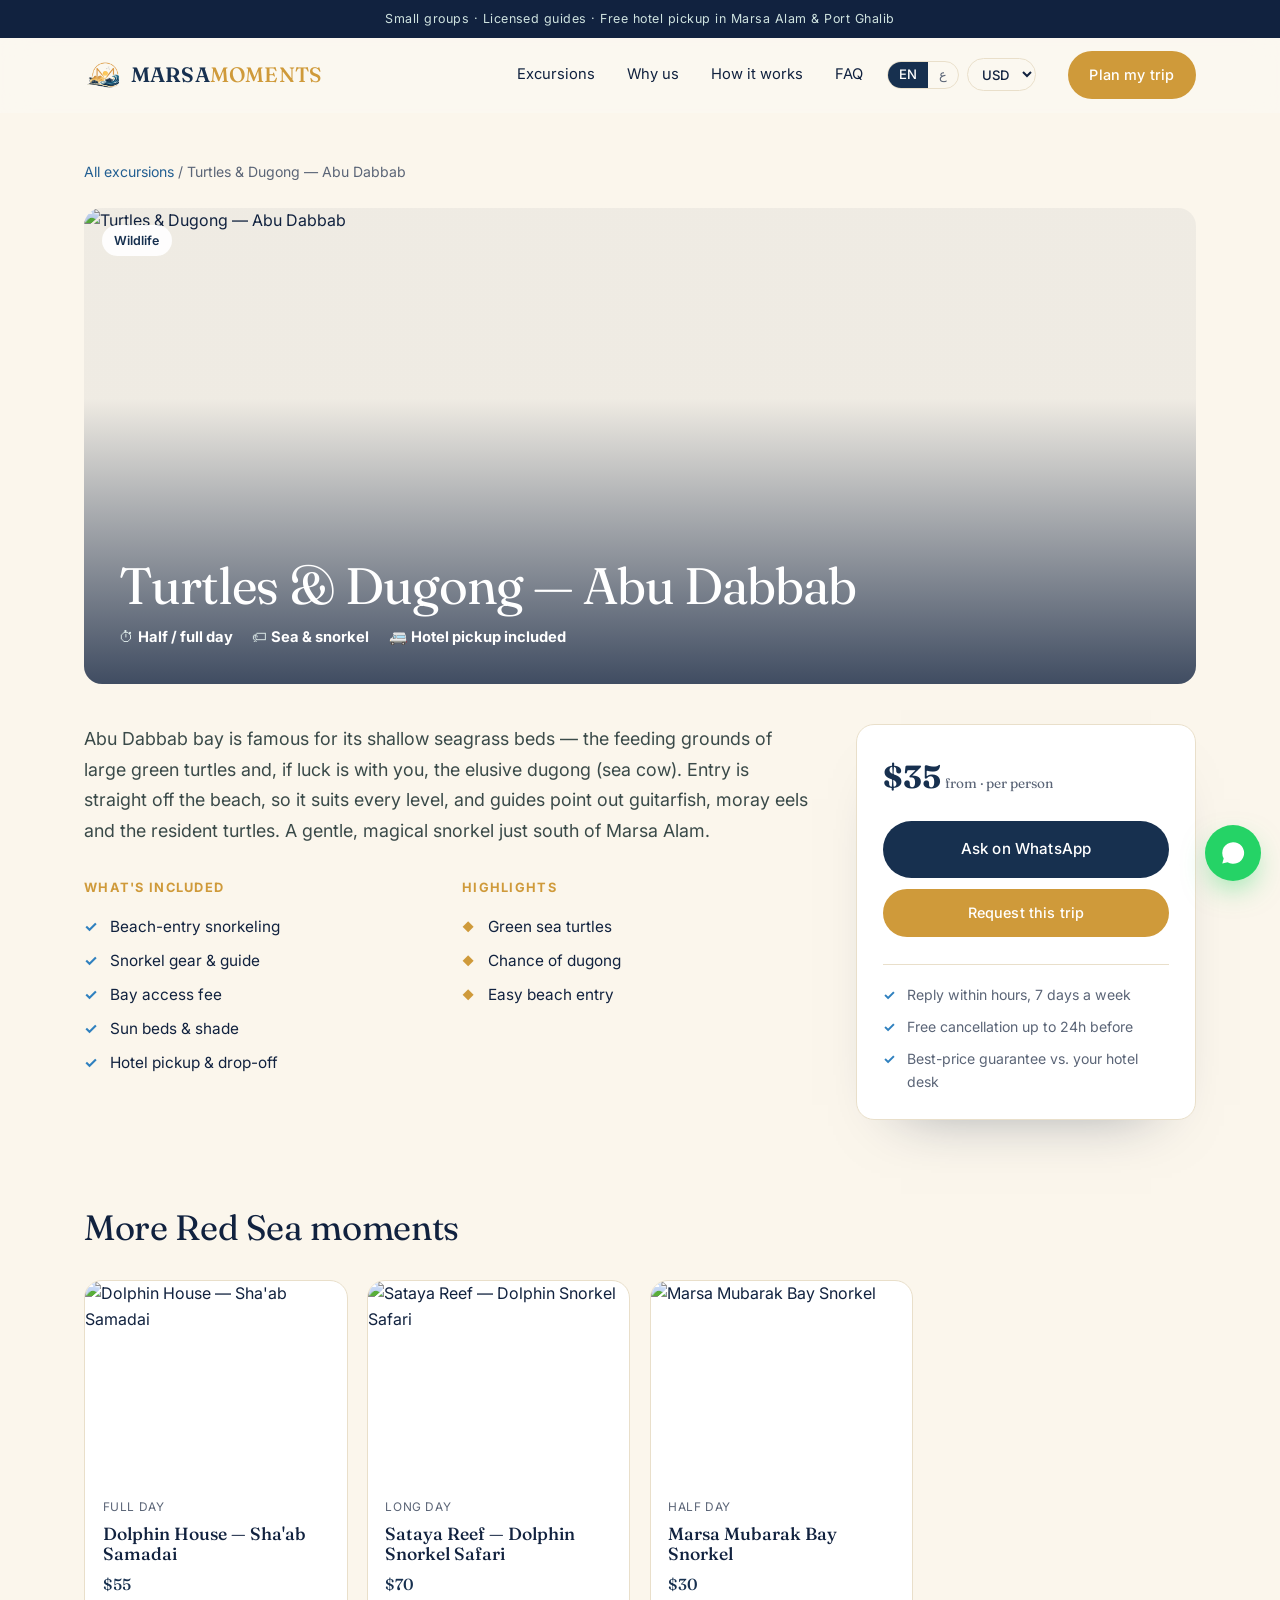
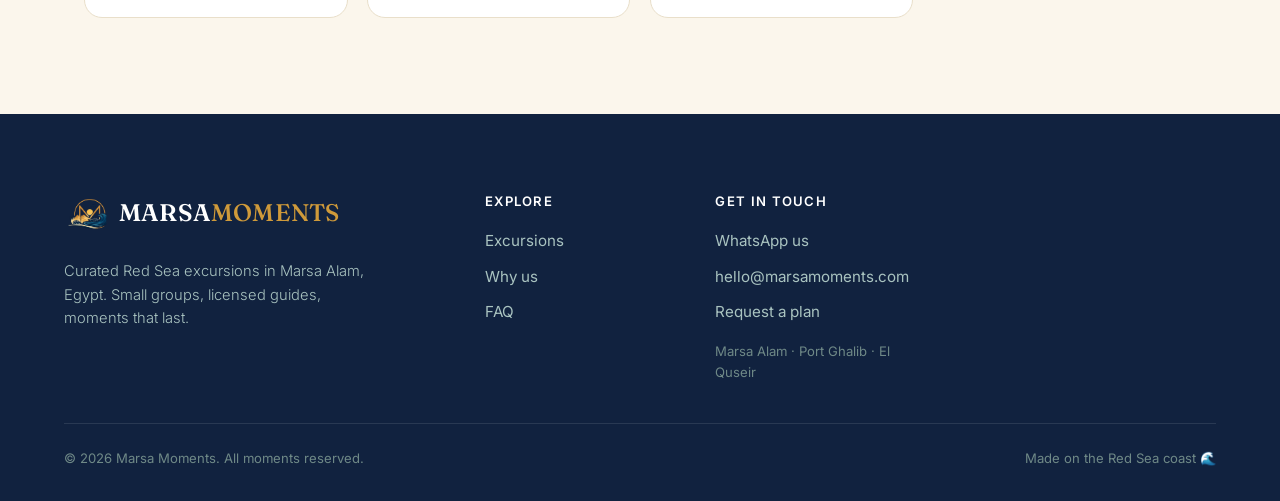
==== commit e89aec4b: "Apply Marsa Moments brand: logo + navy/gold palette Integrate the uploaded Marsa Moments logo and re" ====
--- a/tours/abu-dabbab-turtles.html
+++ b/tours/abu-dabbab-turtles.html
@@ -5,7 +5,7 @@
   <meta name="viewport" content="width=device-width, initial-scale=1.0" />
   <title>Turtles &amp; Dugong — Abu Dabbab — Marsa Moments</title>
   <meta name="description" content="Glide over seagrass meadows grazed by green turtles and the rare dugong." />
-  <meta name="theme-color" content="#0a3a3a" />
+  <meta name="theme-color" content="#17304f" />
   <link rel="canonical" href="https://seifabas33-pixel.github.io/marsa-moments/tours/abu-dabbab-turtles.html" />
   <link rel="alternate" hreflang="en" href="https://seifabas33-pixel.github.io/marsa-moments/tours/abu-dabbab-turtles.html" />
   <link rel="alternate" hreflang="ar" href="https://seifabas33-pixel.github.io/marsa-moments/tours/abu-dabbab-turtles.html?lang=ar" />
@@ -22,6 +22,8 @@
   <link href="https://fonts.googleapis.com/css2?family=Fraunces:ital,opsz,wght@0,9..144,300;0,9..144,400;0,9..144,500;0,9..144,600;1,9..144,400&family=Inter:wght@300;400;500;600&family=Cairo:wght@300;400;500;600;700&display=swap" rel="stylesheet" />
   <link rel="stylesheet" href="../styles/main.css" />
   <link rel="icon" href="../assets/favicon.svg" type="image/svg+xml" />
+  <link rel="icon" href="../assets/logo-mark.png" sizes="any" />
+  <link rel="apple-touch-icon" href="../assets/logo-mark.png" />
   <script type="application/ld+json">
 {
   "@context": "https://schema.org",
@@ -72,7 +74,7 @@
   <header class="nav" id="nav">
     <div class="nav__inner">
       <a href="../index.html" class="brand" aria-label="Marsa Moments home">
-        <span class="brand__mark" aria-hidden="true"><svg viewBox="0 0 32 32" width="26" height="26" fill="none"><path d="M2 22c3 0 3-3 6-3s3 3 6 3 3-3 6-3 3 3 6 3 3-3 6-3" stroke="currentColor" stroke-width="1.6" stroke-linecap="round"/><path d="M2 27c3 0 3-3 6-3s3 3 6 3 3-3 6-3 3 3 6 3 3-3 6-3" stroke="currentColor" stroke-width="1.6" stroke-linecap="round" opacity="0.5"/><circle cx="16" cy="10" r="4.5" stroke="currentColor" stroke-width="1.6"/></svg></span>
+        <img class="brand__mark" src="../assets/logo-mark.png" alt="" width="38" height="38" />
         <span class="brand__text">Marsa<em>Moments</em></span>
       </a>
       <nav class="nav__links" aria-label="Primary">
@@ -175,7 +177,10 @@
   <footer class="footer">
     <div class="footer__inner">
       <div class="footer__brand">
-        <span class="brand brand--footer"><span class="brand__mark" aria-hidden="true"><svg viewBox="0 0 32 32" width="26" height="26" fill="none"><path d="M2 22c3 0 3-3 6-3s3 3 6 3 3-3 6-3 3 3 6 3 3-3 6-3" stroke="currentColor" stroke-width="1.6" stroke-linecap="round"/><path d="M2 27c3 0 3-3 6-3s3 3 6 3 3-3 6-3 3 3 6 3 3-3 6-3" stroke="currentColor" stroke-width="1.6" stroke-linecap="round" opacity="0.5"/><circle cx="16" cy="10" r="4.5" stroke="currentColor" stroke-width="1.6"/></svg></span><span class="brand__text">Marsa<em>Moments</em></span></span>
+        <span class="brand brand--footer">
+          <img class="brand__mark" src="../assets/logo-mark.png" alt="" width="46" height="46" />
+          <span class="brand__text">Marsa<em>Moments</em></span>
+        </span>
         <p data-i18n="footer.tagline">Curated Red Sea excursions in Marsa Alam, Egypt.</p>
       </div>
       <div class="footer__col">
--- a/styles/main.css
+++ b/styles/main.css
@@ -4,17 +4,18 @@
    ============================================================ */
 
 :root {
-  /* palette */
-  --ink:      #0a2a2a;   /* near-black teal */
-  --deep:     #0a3a3a;   /* deep sea */
-  --sea:      #10716b;   /* teal */
-  --lagoon:   #17a297;   /* turquoise */
-  --coral:    #e8734a;   /* warm accent */
-  --sand:     #f5efe4;   /* warm paper */
-  --paper:    #fbf8f2;
+  /* palette — Marsa Moments brand: navy · gold · ocean blue · sand */
+  --ink:      #11223f;   /* deep navy (near-black) */
+  --deep:     #17304f;   /* navy — primary */
+  --sea:      #235f92;   /* ocean blue — hover */
+  --lagoon:   #2f80bf;   /* bright ocean — accents / checks */
+  --coral:    #cf9a3a;   /* gold — warm accent */
+  --gold:     #cf9a3a;
+  --sand:     #f4ead7;   /* warm sand */
+  --paper:    #fbf6ec;
   --cloud:    #ffffff;
-  --line:     #e4ddd0;
-  --muted:    #5c6b6a;
+  --line:     #e9dfca;
+  --muted:    #5b6577;
 
   /* type */
   --serif: "Fraunces", Georgia, "Times New Roman", serif;
@@ -68,11 +69,11 @@
   white-space: nowrap;
 }
 .btn--solid { background: var(--deep); color: #fff; }
-.btn--solid:hover { background: var(--sea); transform: translateY(-2px); box-shadow: 0 12px 30px -12px rgba(10,58,58,.6); }
+.btn--solid:hover { background: var(--sea); transform: translateY(-2px); box-shadow: 0 12px 30px -12px rgba(23,48,79,.6); }
 .btn--ghost { background: transparent; color: #fff; border-color: rgba(255,255,255,.5); }
 .btn--ghost:hover { background: rgba(255,255,255,.12); border-color: #fff; transform: translateY(-2px); }
 .btn--pill { background: var(--coral); color: #fff; padding: .7rem 1.3rem; font-size: .9rem; }
-.btn--pill:hover { background: #d9633c; transform: translateY(-2px); box-shadow: 0 10px 24px -10px rgba(232,115,74,.7); }
+.btn--pill:hover { background: #b9862c; transform: translateY(-2px); box-shadow: 0 10px 24px -10px rgba(207,154,58,.7); }
 .btn--full { width: 100%; }
 .btn--lg { padding: 1.1rem 2.2rem; font-size: 1.05rem; }
 
@@ -108,9 +109,12 @@
   gap: 1.5rem;
 }
 .brand { display: inline-flex; align-items: center; gap: .55rem; color: var(--deep); }
-.brand__mark { color: var(--lagoon); display: inline-flex; }
-.brand__text { font-family: var(--serif); font-weight: 500; font-size: 1.3rem; letter-spacing: -.01em; }
-.brand__text em { color: var(--coral); font-weight: 400; }
+.brand__mark { display: inline-flex; width: 38px; height: 38px; object-fit: contain; }
+.brand__text { font-family: var(--serif); font-weight: 600; font-size: 1.3rem; letter-spacing: .01em; text-transform: uppercase; }
+.brand__text em { color: var(--coral); font-weight: 500; font-style: normal; }
+.brand--footer .brand__mark { width: 46px; height: 46px; }
+.brand--footer .brand__text { color: #fff; font-size: 1.5rem; }
+.brand--footer .brand__text em { color: var(--gold); }
 
 .nav__links { margin-left: auto; display: flex; gap: 2rem; }
 .nav__links a { font-size: .92rem; color: var(--ink); position: relative; padding: .2rem 0; }
@@ -155,8 +159,8 @@
 .hero__scrim {
   position: absolute; inset: 0;
   background:
-    linear-gradient(180deg, rgba(10,42,42,.25) 0%, rgba(10,42,42,.15) 40%, rgba(10,42,42,.85) 100%),
-    linear-gradient(90deg, rgba(10,42,42,.5), transparent 60%);
+    linear-gradient(180deg, rgba(17,34,63,.25) 0%, rgba(17,34,63,.15) 40%, rgba(17,34,63,.85) 100%),
+    linear-gradient(90deg, rgba(17,34,63,.5), transparent 60%);
 }
 .hero__content { max-width: 760px; }
 .hero__eyebrow { font-size: .82rem; letter-spacing: .28em; text-transform: uppercase; color: #d9ede9; margin-bottom: 1.2rem; }
@@ -237,7 +241,7 @@
   display: flex;
   flex-direction: column;
 }
-.card:hover { transform: translateY(-6px); box-shadow: 0 24px 50px -24px rgba(10,42,42,.4); border-color: transparent; }
+.card:hover { transform: translateY(-6px); box-shadow: 0 24px 50px -24px rgba(17,34,63,.4); border-color: transparent; }
 .card__media { position: relative; aspect-ratio: 4/3; overflow: hidden; }
 .card__media img { width: 100%; height: 100%; object-fit: cover; transition: transform .7s var(--ease); }
 .card:hover .card__media img { transform: scale(1.06); }
@@ -311,7 +315,7 @@
 .whatsapp-link { display: inline-flex; align-items: center; gap: .6rem; color: #128c7e; font-weight: 500; }
 .whatsapp-link:hover { color: #0d6b60; }
 
-.book__form { background: var(--cloud); border: 1px solid var(--line); border-radius: var(--radius); padding: clamp(1.5rem, 3vw, 2.4rem); box-shadow: 0 30px 60px -40px rgba(10,42,42,.5); position: relative; }
+.book__form { background: var(--cloud); border: 1px solid var(--line); border-radius: var(--radius); padding: clamp(1.5rem, 3vw, 2.4rem); box-shadow: 0 30px 60px -40px rgba(17,34,63,.5); position: relative; }
 .field { display: flex; flex-direction: column; margin-bottom: 1.1rem; }
 .field-row { display: grid; grid-template-columns: 1fr 1fr; gap: 1rem; }
 .field label { font-size: .82rem; font-weight: 500; letter-spacing: .02em; margin-bottom: .4rem; color: var(--ink); }
@@ -324,7 +328,7 @@
 }
 .field textarea { resize: vertical; }
 .field input:focus, .field select:focus, .field textarea:focus {
-  outline: none; border-color: var(--lagoon); box-shadow: 0 0 0 3px rgba(23,162,151,.15);
+  outline: none; border-color: var(--lagoon); box-shadow: 0 0 0 3px rgba(47,128,191,.18);
 }
 .field input.is-invalid, .field select.is-invalid { border-color: var(--coral); }
 .error { color: var(--coral); font-size: .78rem; margin-top: .35rem; min-height: 1em; }
@@ -359,7 +363,7 @@
 .cta-final { position: relative; padding: clamp(5rem, 12vw, 9rem) var(--pad); text-align: center; color: #fff; overflow: hidden; }
 .cta-final__media { position: absolute; inset: 0; z-index: -1; }
 .cta-final__media img { width: 100%; height: 100%; object-fit: cover; }
-.cta-final__scrim { position: absolute; inset: 0; background: linear-gradient(180deg, rgba(10,58,58,.7), rgba(10,42,42,.85)); }
+.cta-final__scrim { position: absolute; inset: 0; background: linear-gradient(180deg, rgba(23,48,79,.7), rgba(17,34,63,.85)); }
 .cta-final__content { position: relative; max-width: 640px; margin: 0 auto; }
 .cta-final h2 { font-family: var(--serif); font-weight: 300; font-size: clamp(2.2rem, 5vw, 3.6rem); line-height: 1.05; letter-spacing: -.02em; margin-bottom: 1rem; }
 .cta-final p { font-size: 1.15rem; color: #e3f0ee; margin-bottom: 2rem; font-weight: 300; }
@@ -391,7 +395,7 @@
 /* ---------- Modal ---------- */
 .modal { position: fixed; inset: 0; z-index: 70; display: grid; place-items: center; padding: 1.2rem; }
 .modal[hidden] { display: none; }
-.modal__backdrop { position: absolute; inset: 0; background: rgba(10,42,42,.55); backdrop-filter: blur(4px); animation: fade .3s var(--ease); }
+.modal__backdrop { position: absolute; inset: 0; background: rgba(17,34,63,.55); backdrop-filter: blur(4px); animation: fade .3s var(--ease); }
 @keyframes fade { from { opacity: 0; } to { opacity: 1; } }
 .modal__panel {
   position: relative; background: var(--cloud); border-radius: var(--radius);
@@ -489,8 +493,8 @@
 html[lang="ar"] .quote blockquote { font-weight: 500; letter-spacing: 0; }
 
 [dir="rtl"] .hero__scrim { background:
-  linear-gradient(180deg, rgba(10,42,42,.25) 0%, rgba(10,42,42,.15) 40%, rgba(10,42,42,.85) 100%),
-  linear-gradient(270deg, rgba(10,42,42,.5), transparent 60%); }
+  linear-gradient(180deg, rgba(17,34,63,.25) 0%, rgba(17,34,63,.15) 40%, rgba(17,34,63,.85) 100%),
+  linear-gradient(270deg, rgba(17,34,63,.5), transparent 60%); }
 [dir="rtl"] .card__tag { left: auto; right: .85rem; }
 [dir="rtl"] .modal__hero-tag { left: auto; right: 1.2rem; }
 [dir="rtl"] .modal__close { right: auto; left: .8rem; }
@@ -517,7 +521,7 @@
 .tour__hero { border-radius: var(--radius); overflow: hidden; margin-bottom: clamp(1.5rem, 4vw, 2.5rem); position: relative; }
 .tour__hero-media { position: relative; aspect-ratio: 21/9; }
 .tour__hero-media img { width: 100%; height: 100%; object-fit: cover; }
-.tour__hero-scrim { position: absolute; inset: 0; background: linear-gradient(180deg, rgba(10,42,42,.05) 40%, rgba(10,42,42,.8)); }
+.tour__hero-scrim { position: absolute; inset: 0; background: linear-gradient(180deg, rgba(17,34,63,.05) 40%, rgba(17,34,63,.8)); }
 .tour__hero-tag { position: absolute; top: 1.1rem; left: 1.1rem; background: rgba(255,255,255,.92); color: var(--deep); font-size: .78rem; font-weight: 600; padding: .35rem .8rem; border-radius: 100px; }
 .tour__hero-copy { position: absolute; left: 0; right: 0; bottom: 0; padding: clamp(1.2rem, 3vw, 2.2rem); color: #fff; }
 .tour__hero-copy h1 { font-family: var(--serif); font-weight: 400; font-size: clamp(1.8rem, 4.5vw, 3.2rem); line-height: 1.05; letter-spacing: -.02em; margin-bottom: .8rem; }
@@ -535,7 +539,7 @@
 [dir="rtl"] .tour__list li { padding-left: 0; padding-right: 1.6rem; }
 [dir="rtl"] .tour__list li::before { left: auto; right: 0; }
 
-.tour__card { background: var(--cloud); border: 1px solid var(--line); border-radius: var(--radius); padding: 1.6rem; position: sticky; top: 90px; box-shadow: 0 30px 60px -45px rgba(10,42,42,.5); }
+.tour__card { background: var(--cloud); border: 1px solid var(--line); border-radius: var(--radius); padding: 1.6rem; position: sticky; top: 90px; box-shadow: 0 30px 60px -45px rgba(17,34,63,.5); }
 .tour__price { margin-bottom: 1.2rem; font-family: var(--serif); }
 .tour__price b { font-size: 2rem; color: var(--deep); }
 .tour__price span { font-size: .85rem; color: var(--muted); }
@@ -550,7 +554,7 @@
 .tour__related-title { font-family: var(--serif); font-weight: 400; font-size: clamp(1.5rem, 3vw, 2.2rem); margin-bottom: 1.5rem; letter-spacing: -.01em; }
 .rel-grid { display: grid; grid-template-columns: repeat(auto-fill, minmax(240px, 1fr)); gap: 1.2rem; }
 .rel-card { border: 1px solid var(--line); border-radius: var(--radius); overflow: hidden; background: var(--cloud); transition: transform .35s var(--ease), box-shadow .35s var(--ease); }
-.rel-card:hover { transform: translateY(-5px); box-shadow: 0 22px 44px -26px rgba(10,42,42,.4); }
+.rel-card:hover { transform: translateY(-5px); box-shadow: 0 22px 44px -26px rgba(17,34,63,.4); }
 .rel-card__media { aspect-ratio: 4/3; overflow: hidden; }
 .rel-card__media img { width: 100%; height: 100%; object-fit: cover; transition: transform .6s var(--ease); }
 .rel-card:hover .rel-card__media img { transform: scale(1.05); }
